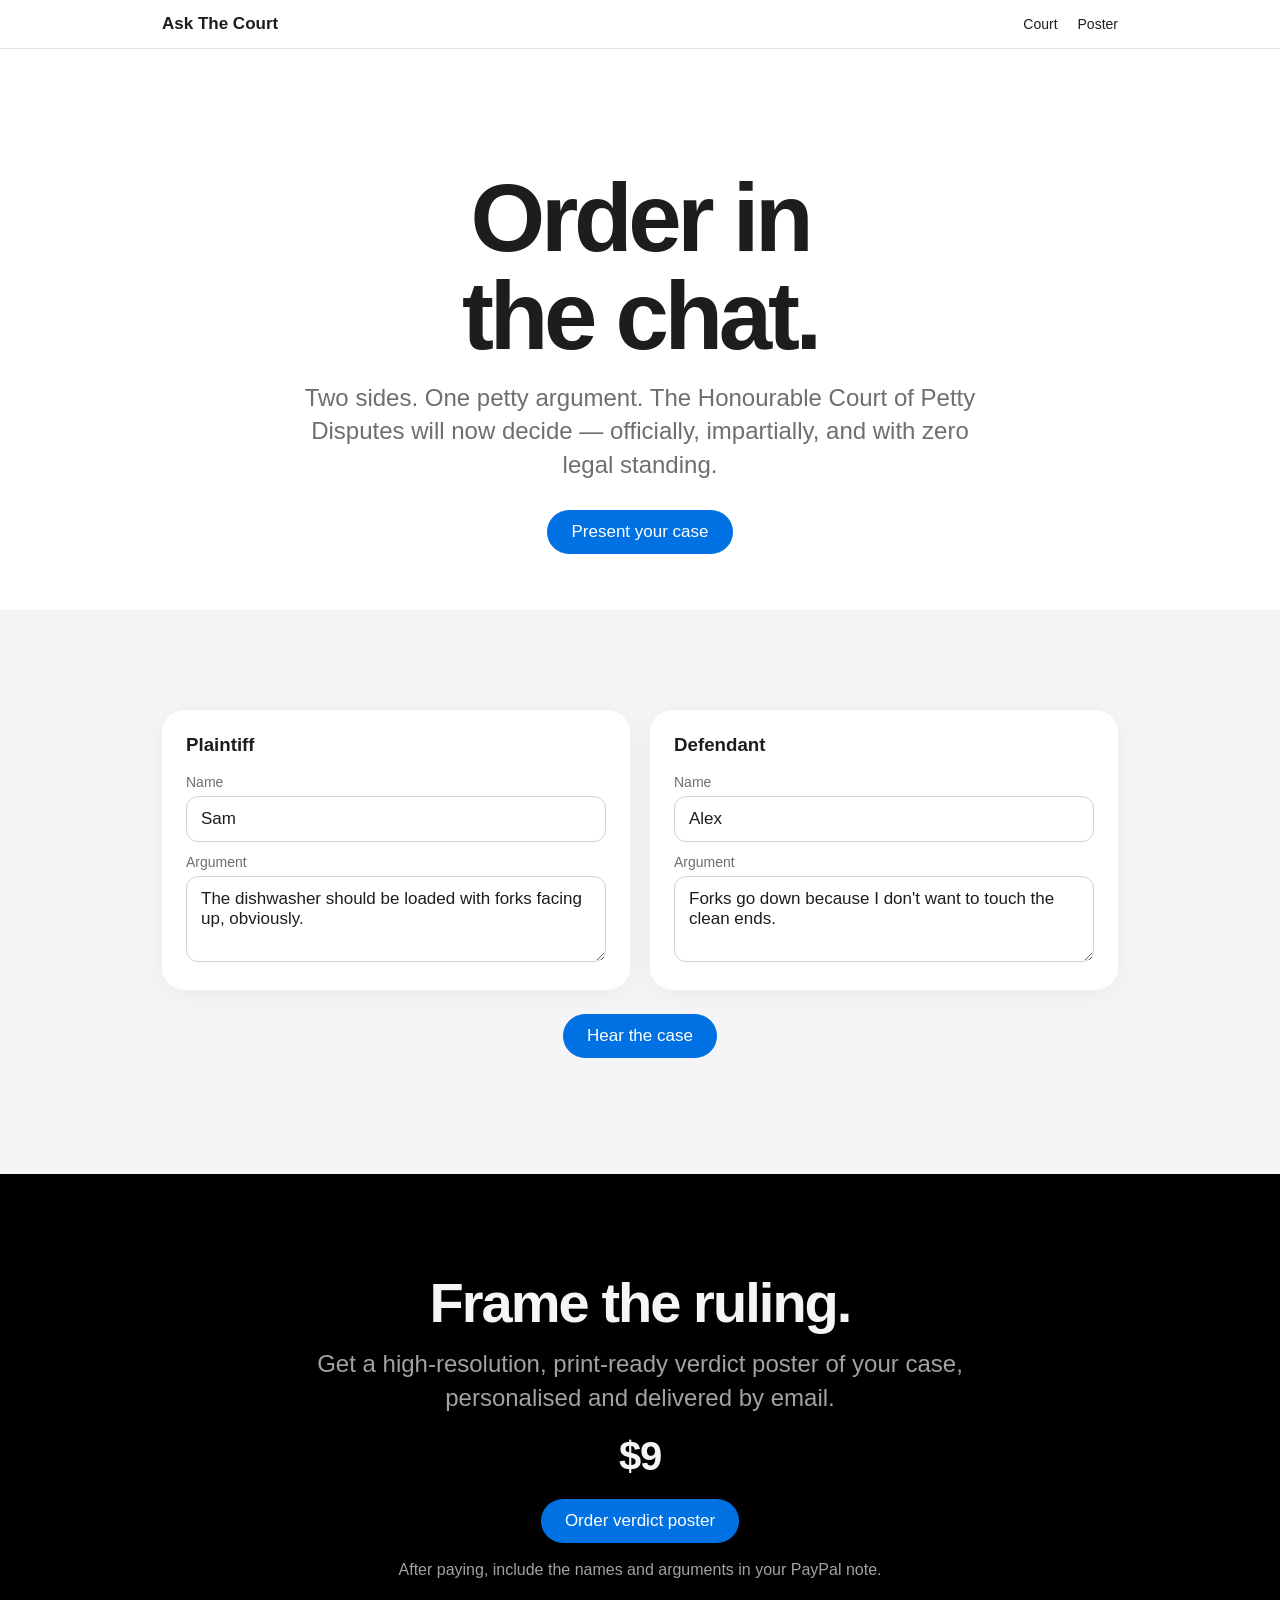
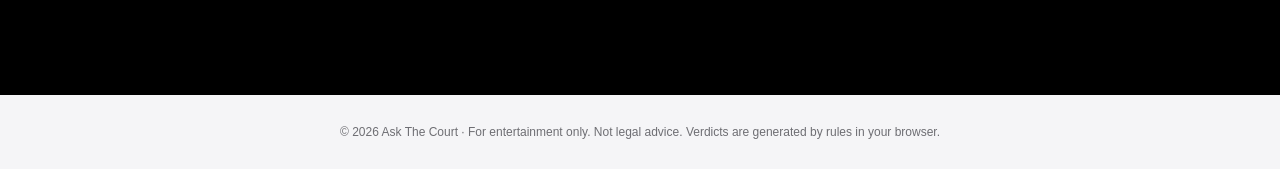
==== index.html @ 2df73237 "Initial site" ====
<!doctype html><html lang="en"><head><meta charset="utf-8"><meta name="viewport" content="width=device-width,initial-scale=1">
<title>Ask The Court — get a funny verdict on any petty argument</title><meta name="description" content="Settle petty arguments instantly. Enter both sides and the Honourable Court of Petty Disputes issues an official, hilarious verdict card you can share."><meta property="og:title" content="Ask The Court — get a funny verdict on any petty argument"><meta property="og:description" content="Settle petty arguments instantly. Enter both sides and the Honourable Court of Petty Disputes issues an official, hilarious verdict card you can share."><meta property="og:type" content="website"><meta name="twitter:card" content="summary"><meta name="theme-color" content="#ffffff">
<link rel="icon" href="data:image/svg+xml,<svg xmlns='http://www.w3.org/2000/svg' viewBox='0 0 100 100'><text y='.9em' font-size='90'>⚖️</text></svg>"><link rel="stylesheet" href="base.css"></head><body>
<nav><div class="wrap"><b>Ask The Court</b><span class="links"><a href="#court">Court</a><a href="#poster">Poster</a></span></div></nav>
<header class="hero wrap"><h1>Order in<br>the chat.</h1><p class="sub">Two sides. One petty argument. The Honourable Court of Petty Disputes will now decide — officially, impartially, and with zero legal standing.</p><p style="margin-top:28px"><a class="btn" href="#court">Present your case</a></p></header>
<section class="band alt" id="court"><div class="wrap"><div class="grid">
<div class="card"><h3 style="margin-top:0">Plaintiff</h3><label for="n1">Name</label><input id="n1" maxlength="30" value="Sam"><label for="a1">Argument</label><textarea id="a1" rows="3" maxlength="240">The dishwasher should be loaded with forks facing up, obviously.</textarea></div>
<div class="card"><h3 style="margin-top:0">Defendant</h3><label for="n2">Name</label><input id="n2" maxlength="30" value="Alex"><label for="a2">Argument</label><textarea id="a2" rows="3" maxlength="240">Forks go down because I don't want to touch the clean ends.</textarea></div>
</div><p class="row" style="justify-content:center;margin-top:24px"><button class="btn" id="judge">Hear the case</button><button class="btn ghost" id="again" hidden>Retry the appeal</button></p>
<div id="out" hidden style="text-align:center;margin-top:20px"><canvas id="card" width="1080" height="1080" style="width:min(540px,100%)" aria-label="Verdict card"></canvas>
<p class="row" style="justify-content:center;margin-top:14px"><button class="btn" id="dl">Download PNG</button><button class="btn ghost" id="share">Share</button><span id="toast" class="m" role="status"></span></p></div>
</div></section>
<section class="band dark" id="poster"><div class="wrap" style="text-align:center"><h2>Frame the ruling.</h2><p class="sub">Get a high-resolution, print-ready verdict poster of your case, personalised and delivered by email.</p><div class="price" style="margin:20px 0">$9</div><a class="btn" href="pay/?item=poster">Order verdict poster</a><p class="m" style="margin-top:18px">After paying, include the names and arguments in your PayPal note.</p></div></section>
<footer>© 2026 Ask The Court · For entertainment only. Not legal advice. Verdicts are generated by rules in your browser.</footer>
<script src="app.js" defer></script></body></html>
---- base.css ----
:root{--bg:#fff;--alt:#f5f5f7;--t:#1d1d1f;--m:#6e6e73;--a:#0071e3}*{box-sizing:border-box}
html{scroll-behavior:smooth}body{margin:0;font-family:-apple-system,BlinkMacSystemFont,"SF Pro Display","Segoe UI",Roboto,Helvetica,Arial,sans-serif;color:var(--t);background:var(--bg);-webkit-font-smoothing:antialiased}
[hidden]{display:none!important}
nav{position:sticky;top:0;z-index:10;background:rgba(255,255,255,.72);backdrop-filter:saturate(180%) blur(20px);-webkit-backdrop-filter:saturate(180%) blur(20px);border-bottom:1px solid #0000001a}
nav .wrap{display:flex;justify-content:space-between;align-items:center;height:48px;font-size:14px}nav a{color:var(--t);text-decoration:none;margin-left:20px}nav b{font-size:17px}
.wrap{max-width:1000px;margin:0 auto;padding:0 22px}
.hero{text-align:center;padding:clamp(60px,10vw,120px) 0 40px}
h1{font-size:clamp(44px,8vw,96px);line-height:1.02;letter-spacing:-.045em;margin:0 0 16px;font-weight:700}
h2{font-size:clamp(30px,5vw,56px);letter-spacing:-.035em;line-height:1.05;margin:0 0 14px}
.sub{color:var(--m);font-size:clamp(18px,2.4vw,24px);max-width:680px;margin:0 auto;line-height:1.4}
section.band{padding:clamp(50px,8vw,100px) 0}.alt{background:var(--alt)}.dark{background:#000;color:#f5f5f7}.dark .sub,.dark .m{color:#a1a1a6}
.card{background:#fff;border-radius:22px;padding:24px;box-shadow:0 4px 24px #0000000d}
.btn{display:inline-block;border:0;cursor:pointer;background:var(--a);color:#fff;font:inherit;font-size:17px;padding:12px 24px;border-radius:980px;text-decoration:none}
.btn:hover{filter:brightness(1.08)}.btn.ghost{background:transparent;color:var(--a);box-shadow:inset 0 0 0 1px var(--a)}.btn:disabled{opacity:.4;cursor:default}
.row{display:flex;gap:12px;flex-wrap:wrap;align-items:center}.grid{display:grid;gap:20px;grid-template-columns:repeat(auto-fit,minmax(260px,1fr))}
input,textarea,select{width:100%;font:inherit;font-size:17px;padding:12px 14px;border:1px solid #d2d2d7;border-radius:12px;background:#fff;color:var(--t)}
label{display:block;font-size:14px;color:var(--m);margin:12px 0 6px}.m{color:var(--m)}.price{font-size:40px;font-weight:700;letter-spacing:-.03em}
canvas,img.out{max-width:100%;height:auto;border-radius:14px;background:#fff}
footer{padding:30px 0;color:var(--m);font-size:12px;text-align:center;background:var(--alt)}
@media(max-width:600px){nav .links a:not(:last-child){display:none}}
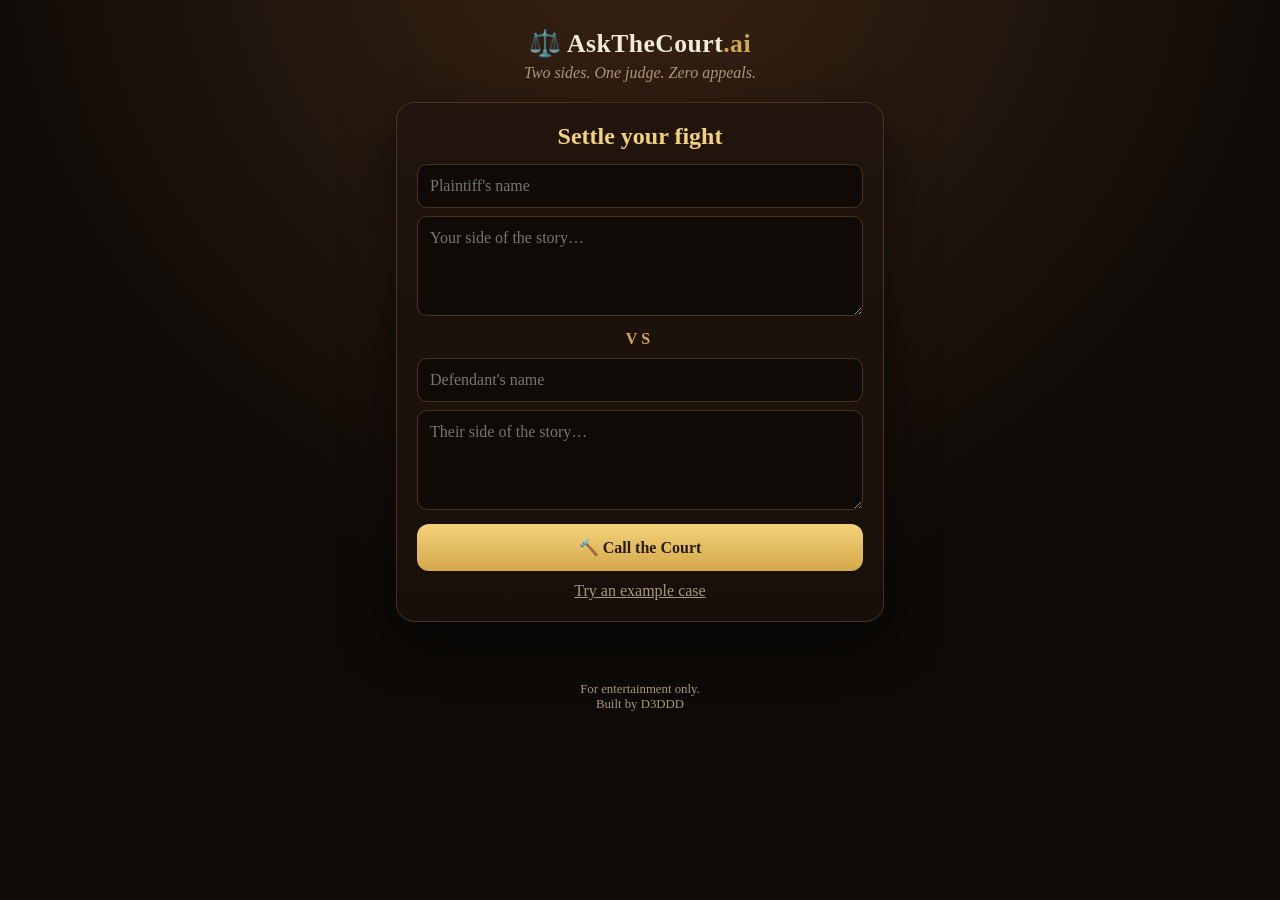
==== commit 68d97426: "AskTheCourt.ai" ====
--- a/index.html
+++ b/index.html
@@ -1,15 +1,42 @@
-<!doctype html><html lang="en"><head><meta charset="utf-8"><meta name="viewport" content="width=device-width,initial-scale=1">
-<title>Ask The Court — get a funny verdict on any petty argument</title><meta name="description" content="Settle petty arguments instantly. Enter both sides and the Honourable Court of Petty Disputes issues an official, hilarious verdict card you can share."><meta property="og:title" content="Ask The Court — get a funny verdict on any petty argument"><meta property="og:description" content="Settle petty arguments instantly. Enter both sides and the Honourable Court of Petty Disputes issues an official, hilarious verdict card you can share."><meta property="og:type" content="website"><meta name="twitter:card" content="summary"><meta name="theme-color" content="#ffffff">
-<link rel="icon" href="data:image/svg+xml,<svg xmlns='http://www.w3.org/2000/svg' viewBox='0 0 100 100'><text y='.9em' font-size='90'>⚖️</text></svg>"><link rel="stylesheet" href="base.css"></head><body>
-<nav><div class="wrap"><b>Ask The Court</b><span class="links"><a href="#court">Court</a><a href="#poster">Poster</a></span></div></nav>
-<header class="hero wrap"><h1>Order in<br>the chat.</h1><p class="sub">Two sides. One petty argument. The Honourable Court of Petty Disputes will now decide — officially, impartially, and with zero legal standing.</p><p style="margin-top:28px"><a class="btn" href="#court">Present your case</a></p></header>
-<section class="band alt" id="court"><div class="wrap"><div class="grid">
-<div class="card"><h3 style="margin-top:0">Plaintiff</h3><label for="n1">Name</label><input id="n1" maxlength="30" value="Sam"><label for="a1">Argument</label><textarea id="a1" rows="3" maxlength="240">The dishwasher should be loaded with forks facing up, obviously.</textarea></div>
-<div class="card"><h3 style="margin-top:0">Defendant</h3><label for="n2">Name</label><input id="n2" maxlength="30" value="Alex"><label for="a2">Argument</label><textarea id="a2" rows="3" maxlength="240">Forks go down because I don't want to touch the clean ends.</textarea></div>
-</div><p class="row" style="justify-content:center;margin-top:24px"><button class="btn" id="judge">Hear the case</button><button class="btn ghost" id="again" hidden>Retry the appeal</button></p>
-<div id="out" hidden style="text-align:center;margin-top:20px"><canvas id="card" width="1080" height="1080" style="width:min(540px,100%)" aria-label="Verdict card"></canvas>
-<p class="row" style="justify-content:center;margin-top:14px"><button class="btn" id="dl">Download PNG</button><button class="btn ghost" id="share">Share</button><span id="toast" class="m" role="status"></span></p></div>
-</div></section>
-<section class="band dark" id="poster"><div class="wrap" style="text-align:center"><h2>Frame the ruling.</h2><p class="sub">Get a high-resolution, print-ready verdict poster of your case, personalised and delivered by email.</p><div class="price" style="margin:20px 0">$9</div><a class="btn" href="pay/?item=poster">Order verdict poster</a><p class="m" style="margin-top:18px">After paying, include the names and arguments in your PayPal note.</p></div></section>
-<footer>© 2026 Ask The Court · For entertainment only. Not legal advice. Verdicts are generated by rules in your browser.</footer>
-<script src="app.js" defer></script></body></html>
+<!doctype html><html lang="en"><head><meta charset="utf-8"><meta name="viewport" content="width=device-width,initial-scale=1,viewport-fit=cover">
+<title>AskTheCourt.ai — Let the AI Judge Settle Your Fight</title>
+<meta name="description" content="Two sides. One AI judge. A funny but fair verdict for couples, friends and roommates.">
+<meta name="theme-color" content="#0d0a07">
+<meta property="og:type" content="website"><meta property="og:title" content="AskTheCourt.ai — Order in the court!">
+<meta property="og:description" content="Type both sides of your argument. The AI judge delivers a verdict, a sentence, and a fairness score.">
+<meta property="og:url" content="https://mxhoaib.github.io/askthecourt/"><meta property="og:image" content="https://mxhoaib.github.io/askthecourt/og.svg">
+<meta name="twitter:card" content="summary_large_image"><meta name="twitter:title" content="AskTheCourt.ai ⚖️"><meta name="twitter:description" content="Let the AI judge settle your fight.">
+<link rel="icon" href="data:image/svg+xml,<svg xmlns='http://www.w3.org/2000/svg' viewBox='0 0 100 100'><text y='.9em' font-size='90'>⚖️</text></svg>">
+<link rel="stylesheet" href="style.css"></head><body>
+<header><div class="logo">⚖️ AskTheCourt<span>.ai</span></div><p class="tag">Two sides. One judge. Zero appeals.</p></header>
+<main>
+<section id="form" class="card">
+ <h1>Settle your fight</h1>
+ <div class="side"><input id="nA" placeholder="Plaintiff's name" maxlength="30"><textarea id="tA" placeholder="Your side of the story…" maxlength="600"></textarea></div>
+ <div class="vs">VS</div>
+ <div class="side"><input id="nB" placeholder="Defendant's name" maxlength="30"><textarea id="tB" placeholder="Their side of the story…" maxlength="600"></textarea></div>
+ <button id="go" class="btn gold">🔨 Call the Court</button>
+ <button id="ex" class="link">Try an example case</button>
+</section>
+<section id="deliberate" class="hidden center"><div class="gavel">🔨</div><div class="block"></div><p id="dmsg">The judge is deliberating…</p></section>
+<section id="result" class="hidden">
+ <div id="share-card" class="verdict">
+  <div class="vh">⚖️ OFFICIAL VERDICT <small>AskTheCourt.ai</small></div>
+  <div class="case" id="vCase"></div>
+  <div class="winner">Winner: <b id="vWin"></b></div>
+  <p id="vReason"></p>
+  <div class="sent"><span>SENTENCE</span><p id="vSent"></p></div>
+  <div class="score"><span>Fairness score</span><div class="bar"><i id="vBar"></i></div><b id="vScore"></b></div>
+  <div class="stamp">CASE CLOSED</div>
+ </div>
+ <div class="actions">
+  <button id="shr" class="btn gold">📤 Share verdict</button>
+  <div class="row"><a id="wa" class="btn" target="_blank" rel="noopener">WhatsApp</a><a id="xx" class="btn" target="_blank" rel="noopener">X</a><button id="cp" class="btn">Copy link</button></div>
+  <button id="pro" class="btn ghost">📜 Detailed ruling — coming soon</button>
+  <button id="again" class="btn gold">⚖️ Settle your own fight</button>
+ </div>
+</section>
+</main>
+<footer>For entertainment only. <br>Built by D3DDD</footer>
+<div id="toast"></div>
+<script src="app.js"></script></body></html>
--- a/style.css
+++ b/style.css
@@ -0,0 +1,27 @@
+:root{--bg:#0d0a07;--wood:#2a1a10;--gold:#d4a84b;--gold2:#f3d27a;--ink:#f4ead8;--mut:#a8977c}
+*{box-sizing:border-box}body{margin:0;background:radial-gradient(circle at 50% -10%,#3a2414,var(--bg) 60%);color:var(--ink);font-family:Georgia,"Times New Roman",serif;min-height:100vh}
+header{text-align:center;padding:28px 16px 8px}.logo{font-size:1.6rem;font-weight:700;letter-spacing:.5px}.logo span{color:var(--gold)}.tag{color:var(--mut);margin:.3rem 0 0;font-style:italic}
+main{max-width:520px;margin:0 auto;padding:12px 16px 40px}
+.card{background:linear-gradient(#21150d,#170f09);border:1px solid #4a3220;border-radius:18px;padding:20px;box-shadow:0 20px 50px #0008}
+h1{margin:0 0 14px;text-align:center;color:var(--gold2);font-size:1.5rem}
+input,textarea{width:100%;background:#0f0a06;color:var(--ink);border:1px solid #4a3220;border-radius:10px;padding:12px;font:inherit;font-size:16px}
+textarea{min-height:100px;margin-top:8px;resize:vertical}input:focus,textarea:focus{outline:2px solid var(--gold)}
+.vs{text-align:center;color:var(--gold);font-weight:700;margin:10px 0;letter-spacing:4px}
+.btn{display:block;width:100%;text-align:center;padding:14px;border-radius:12px;border:1px solid #5a3e26;background:#24170e;color:var(--ink);font:inherit;font-size:1rem;cursor:pointer;text-decoration:none;margin-top:10px}
+.btn.gold{background:linear-gradient(var(--gold2),var(--gold));color:#2a1a08;font-weight:700;border:0}.btn.ghost{background:none;color:var(--mut);border-style:dashed}
+.link{background:none;border:0;color:var(--mut);text-decoration:underline;width:100%;margin-top:10px;font:inherit;cursor:pointer}
+.row{display:flex;gap:8px}.row .btn{flex:1}
+.hidden{display:none}.center{text-align:center;padding:60px 0}
+.gavel{font-size:80px;display:inline-block;transform-origin:80% 80%;animation:bang .7s ease-in infinite}
+.block{width:120px;height:18px;margin:-6px auto 0;background:var(--wood);border:2px solid var(--gold);border-radius:6px}
+@keyframes bang{0%,100%{transform:rotate(-35deg)}55%{transform:rotate(10deg)}65%{transform:rotate(0)}}
+#dmsg{color:var(--gold2);font-style:italic;margin-top:24px}
+.verdict{position:relative;overflow:hidden;background:linear-gradient(160deg,#2b1b0f,#120c07);border:2px solid var(--gold);border-radius:18px;padding:22px;box-shadow:0 0 0 6px #2a1a10,0 25px 60px #000a;animation:pop .5s}
+@keyframes pop{from{transform:scale(.9);opacity:0}}
+.vh{color:var(--gold);letter-spacing:2px;font-weight:700;display:flex;justify-content:space-between;font-size:.85rem}.vh small{color:var(--mut);letter-spacing:0}
+.case{color:var(--mut);margin:10px 0;font-style:italic}.winner{font-size:1.5rem;color:var(--gold2)}
+.sent{background:#0e0905;border-left:3px solid var(--gold);padding:10px 12px;border-radius:8px;margin:14px 0}.sent span,.score span{font-size:.75rem;letter-spacing:2px;color:var(--gold)}.sent p{margin:4px 0 0}
+.score{display:grid;grid-template-columns:1fr;gap:6px}.bar{height:10px;background:#0e0905;border-radius:6px;overflow:hidden}.bar i{display:block;height:100%;width:0;background:linear-gradient(90deg,var(--gold),var(--gold2));transition:width 1.2s}
+.stamp{position:absolute;right:-8px;bottom:18px;transform:rotate(-14deg);border:3px solid #b3382e;color:#c9483c;padding:4px 10px;font-weight:700;letter-spacing:2px;opacity:.75;font-family:Impact,sans-serif}
+footer{text-align:center;color:var(--mut);font-size:.8rem;padding:20px}
+#toast{position:fixed;left:50%;bottom:24px;transform:translateX(-50%);background:var(--gold);color:#2a1a08;padding:10px 18px;border-radius:20px;opacity:0;transition:.3s;pointer-events:none}#toast.on{opacity:1}
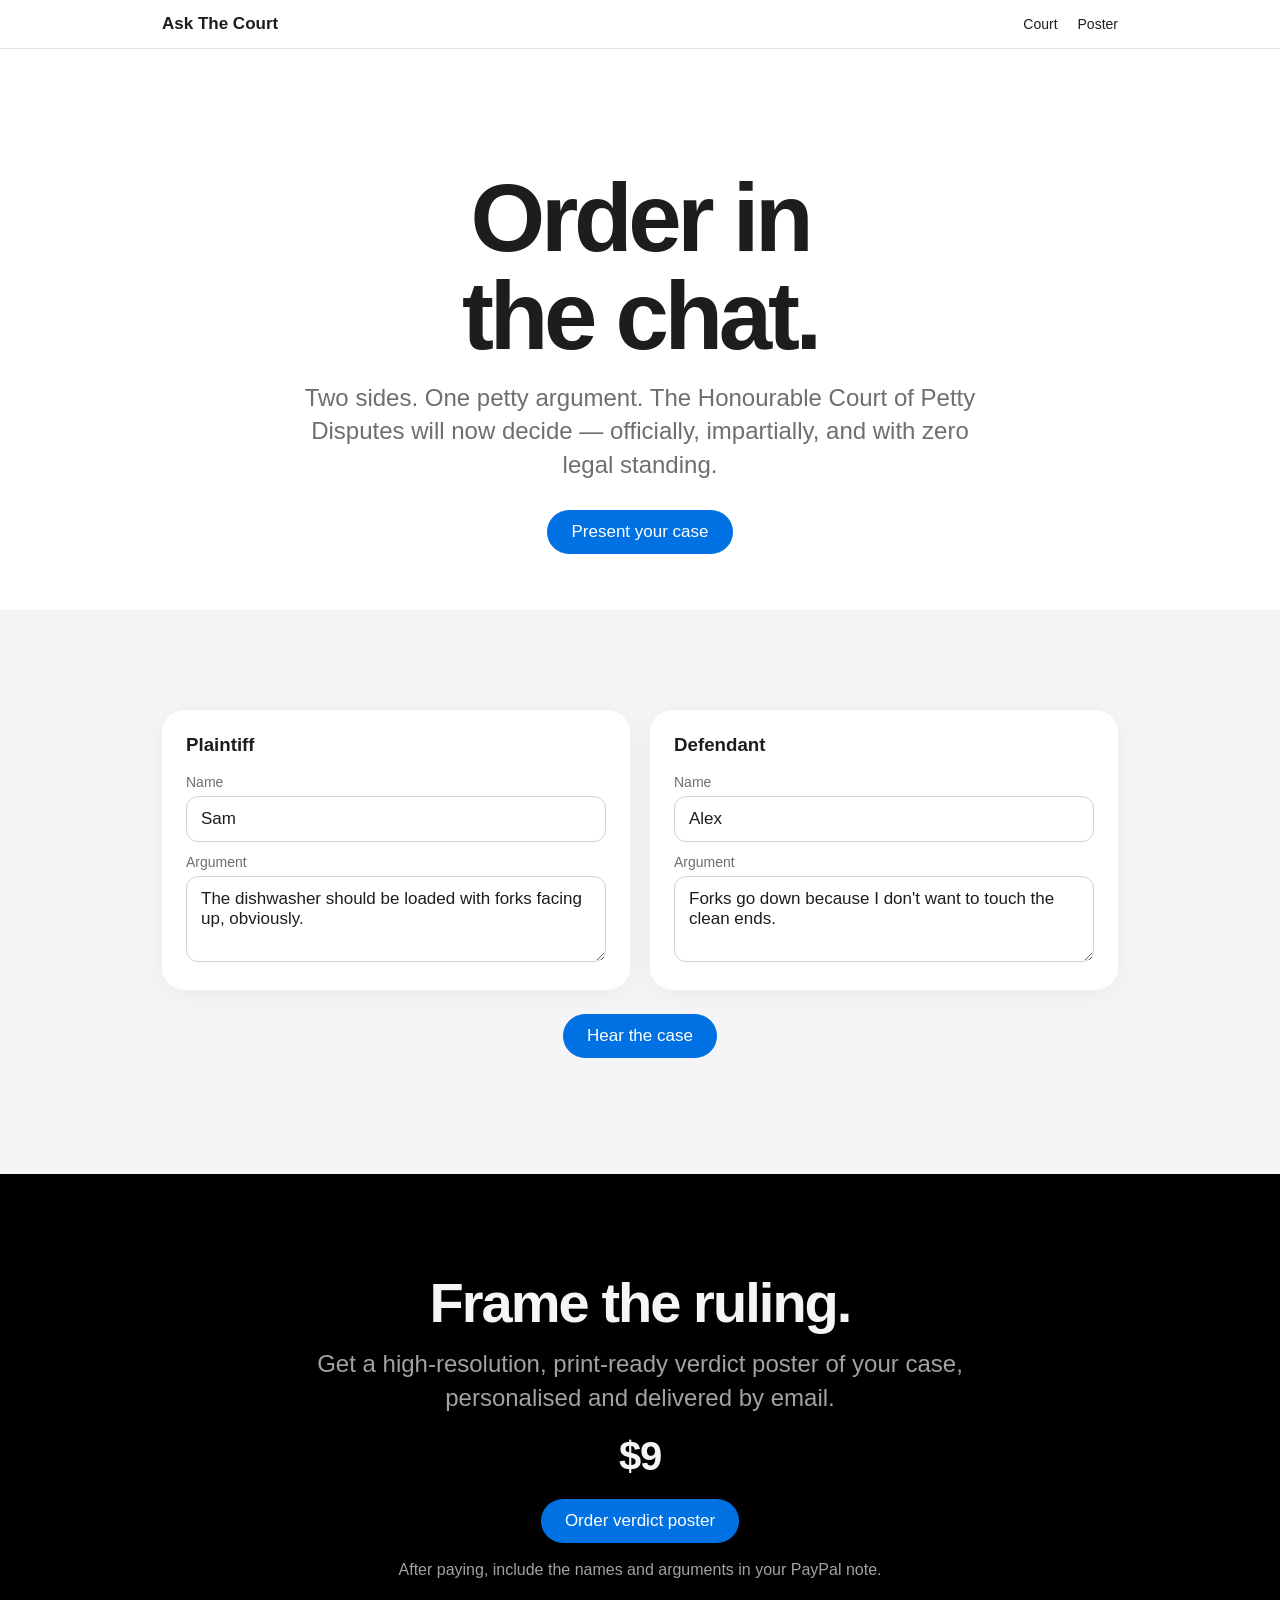
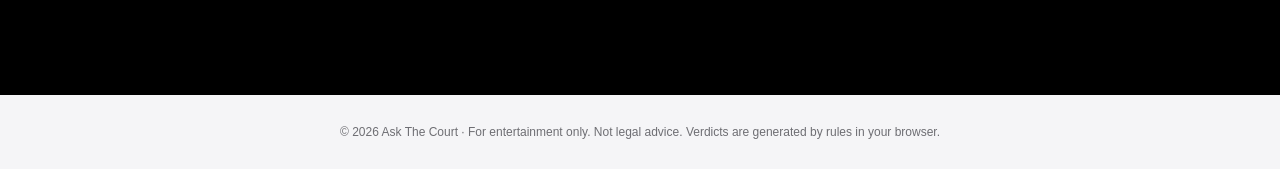
==== commit acb45efe: "Add GoatCounter placeholder (off) and pay/download event tracking" ====
--- a/index.html
+++ b/index.html
@@ -1,42 +1,20 @@
-<!doctype html><html lang="en"><head><meta charset="utf-8"><meta name="viewport" content="width=device-width,initial-scale=1,viewport-fit=cover">
-<title>AskTheCourt.ai — Let the AI Judge Settle Your Fight</title>
-<meta name="description" content="Two sides. One AI judge. A funny but fair verdict for couples, friends and roommates.">
-<meta name="theme-color" content="#0d0a07">
-<meta property="og:type" content="website"><meta property="og:title" content="AskTheCourt.ai — Order in the court!">
-<meta property="og:description" content="Type both sides of your argument. The AI judge delivers a verdict, a sentence, and a fairness score.">
-<meta property="og:url" content="https://mxhoaib.github.io/askthecourt/"><meta property="og:image" content="https://mxhoaib.github.io/askthecourt/og.svg">
-<meta name="twitter:card" content="summary_large_image"><meta name="twitter:title" content="AskTheCourt.ai ⚖️"><meta name="twitter:description" content="Let the AI judge settle your fight.">
-<link rel="icon" href="data:image/svg+xml,<svg xmlns='http://www.w3.org/2000/svg' viewBox='0 0 100 100'><text y='.9em' font-size='90'>⚖️</text></svg>">
-<link rel="stylesheet" href="style.css"></head><body>
-<header><div class="logo">⚖️ AskTheCourt<span>.ai</span></div><p class="tag">Two sides. One judge. Zero appeals.</p></header>
-<main>
-<section id="form" class="card">
- <h1>Settle your fight</h1>
- <div class="side"><input id="nA" placeholder="Plaintiff's name" maxlength="30"><textarea id="tA" placeholder="Your side of the story…" maxlength="600"></textarea></div>
- <div class="vs">VS</div>
- <div class="side"><input id="nB" placeholder="Defendant's name" maxlength="30"><textarea id="tB" placeholder="Their side of the story…" maxlength="600"></textarea></div>
- <button id="go" class="btn gold">🔨 Call the Court</button>
- <button id="ex" class="link">Try an example case</button>
-</section>
-<section id="deliberate" class="hidden center"><div class="gavel">🔨</div><div class="block"></div><p id="dmsg">The judge is deliberating…</p></section>
-<section id="result" class="hidden">
- <div id="share-card" class="verdict">
-  <div class="vh">⚖️ OFFICIAL VERDICT <small>AskTheCourt.ai</small></div>
-  <div class="case" id="vCase"></div>
-  <div class="winner">Winner: <b id="vWin"></b></div>
-  <p id="vReason"></p>
-  <div class="sent"><span>SENTENCE</span><p id="vSent"></p></div>
-  <div class="score"><span>Fairness score</span><div class="bar"><i id="vBar"></i></div><b id="vScore"></b></div>
-  <div class="stamp">CASE CLOSED</div>
- </div>
- <div class="actions">
-  <button id="shr" class="btn gold">📤 Share verdict</button>
-  <div class="row"><a id="wa" class="btn" target="_blank" rel="noopener">WhatsApp</a><a id="xx" class="btn" target="_blank" rel="noopener">X</a><button id="cp" class="btn">Copy link</button></div>
-  <button id="pro" class="btn ghost">📜 Detailed ruling — coming soon</button>
-  <button id="again" class="btn gold">⚖️ Settle your own fight</button>
- </div>
-</section>
-</main>
-<footer>For entertainment only. <br>Built by D3DDD</footer>
-<div id="toast"></div>
-<script src="app.js"></script></body></html>
+<!doctype html><html lang="en"><head><meta charset="utf-8"><meta name="viewport" content="width=device-width,initial-scale=1">
+<title>Ask The Court — get a funny verdict on any petty argument</title><meta name="description" content="Settle petty arguments instantly. Enter both sides and the Honourable Court of Petty Disputes issues an official, hilarious verdict card you can share."><meta property="og:title" content="Ask The Court — get a funny verdict on any petty argument"><meta property="og:description" content="Settle petty arguments instantly. Enter both sides and the Honourable Court of Petty Disputes issues an official, hilarious verdict card you can share."><meta property="og:type" content="website"><meta name="twitter:card" content="summary"><meta name="theme-color" content="#ffffff">
+<link rel="icon" href="data:image/svg+xml,<svg xmlns='http://www.w3.org/2000/svg' viewBox='0 0 100 100'><text y='.9em' font-size='90'>⚖️</text></svg>"><link rel="stylesheet" href="base.css"></head><body>
+<nav><div class="wrap"><b>Ask The Court</b><span class="links"><a href="#court">Court</a><a href="#poster">Poster</a></span></div></nav>
+<header class="hero wrap"><h1>Order in<br>the chat.</h1><p class="sub">Two sides. One petty argument. The Honourable Court of Petty Disputes will now decide — officially, impartially, and with zero legal standing.</p><p style="margin-top:28px"><a class="btn" href="#court">Present your case</a></p></header>
+<section class="band alt" id="court"><div class="wrap"><div class="grid">
+<div class="card"><h3 style="margin-top:0">Plaintiff</h3><label for="n1">Name</label><input id="n1" maxlength="30" value="Sam"><label for="a1">Argument</label><textarea id="a1" rows="3" maxlength="240">The dishwasher should be loaded with forks facing up, obviously.</textarea></div>
+<div class="card"><h3 style="margin-top:0">Defendant</h3><label for="n2">Name</label><input id="n2" maxlength="30" value="Alex"><label for="a2">Argument</label><textarea id="a2" rows="3" maxlength="240">Forks go down because I don't want to touch the clean ends.</textarea></div>
+</div><p class="row" style="justify-content:center;margin-top:24px"><button class="btn" id="judge">Hear the case</button><button class="btn ghost" id="again" hidden>Retry the appeal</button></p>
+<div id="out" hidden style="text-align:center;margin-top:20px"><canvas id="card" width="1080" height="1080" style="width:min(540px,100%)" aria-label="Verdict card"></canvas>
+<p class="row" style="justify-content:center;margin-top:14px"><button class="btn" id="dl">Download PNG</button><button class="btn ghost" id="share">Share</button><span id="toast" class="m" role="status"></span></p></div>
+</div></section>
+<section class="band dark" id="poster"><div class="wrap" style="text-align:center"><h2>Frame the ruling.</h2><p class="sub">Get a high-resolution, print-ready verdict poster of your case, personalised and delivered by email.</p><div class="price" style="margin:20px 0">$9</div><a class="btn" href="pay/?item=poster">Order verdict poster</a><p class="m" style="margin-top:18px">After paying, include the names and arguments in your PayPal note.</p></div></section>
+<footer>© 2026 Ask The Court · For entertainment only. Not legal advice. Verdicts are generated by rules in your browser.</footer>
+<script src="app.js" defer></script><!-- GoatCounter: privacy-friendly analytics with no cookies. OFF until configured: put your code in place of YOURCODE and uncomment. See ANALYTICS_SETUP.md.
+<script data-goatcounter="https://YOURCODE.goatcounter.com/count" async src="//gc.zgo.at/count.js"></script>
+-->
+<script>/* Records pay/download clicks as GoatCounter events; does nothing unless GoatCounter is loaded. */
+document.addEventListener('click',function(e){var el=e.target.closest&&e.target.closest('a,button');if(!el||!window.goatcounter||!window.goatcounter.count)return;var h=el.getAttribute('href')||'',id=el.id||'',t=(el.textContent||'').trim().slice(0,40),m=h.match(/pay\/\?item=([\w-]+)/),ev=null;if(m)ev='pay-'+m[1];else if(el.hasAttribute('download')||/^(dl|svg|png|dxf|download)/i.test(id)||/download/i.test(t))ev='download-'+(id||t.toLowerCase().replace(/\W+/g,'-'));if(ev)window.goatcounter.count({path:(location.pathname.split('/')[1]||'root')+'/'+ev,title:t,event:true})},true);</script>
+</body></html>
--- a/base.css
+++ b/base.css
@@ -0,0 +1,20 @@
+:root{--bg:#fff;--alt:#f5f5f7;--t:#1d1d1f;--m:#6e6e73;--a:#0071e3}*{box-sizing:border-box}
+html{scroll-behavior:smooth}body{margin:0;font-family:-apple-system,BlinkMacSystemFont,"SF Pro Display","Segoe UI",Roboto,Helvetica,Arial,sans-serif;color:var(--t);background:var(--bg);-webkit-font-smoothing:antialiased}
+[hidden]{display:none!important}
+nav{position:sticky;top:0;z-index:10;background:rgba(255,255,255,.72);backdrop-filter:saturate(180%) blur(20px);-webkit-backdrop-filter:saturate(180%) blur(20px);border-bottom:1px solid #0000001a}
+nav .wrap{display:flex;justify-content:space-between;align-items:center;height:48px;font-size:14px}nav a{color:var(--t);text-decoration:none;margin-left:20px}nav b{font-size:17px}
+.wrap{max-width:1000px;margin:0 auto;padding:0 22px}
+.hero{text-align:center;padding:clamp(60px,10vw,120px) 0 40px}
+h1{font-size:clamp(44px,8vw,96px);line-height:1.02;letter-spacing:-.045em;margin:0 0 16px;font-weight:700}
+h2{font-size:clamp(30px,5vw,56px);letter-spacing:-.035em;line-height:1.05;margin:0 0 14px}
+.sub{color:var(--m);font-size:clamp(18px,2.4vw,24px);max-width:680px;margin:0 auto;line-height:1.4}
+section.band{padding:clamp(50px,8vw,100px) 0}.alt{background:var(--alt)}.dark{background:#000;color:#f5f5f7}.dark .sub,.dark .m{color:#a1a1a6}
+.card{background:#fff;border-radius:22px;padding:24px;box-shadow:0 4px 24px #0000000d}
+.btn{display:inline-block;border:0;cursor:pointer;background:var(--a);color:#fff;font:inherit;font-size:17px;padding:12px 24px;border-radius:980px;text-decoration:none}
+.btn:hover{filter:brightness(1.08)}.btn.ghost{background:transparent;color:var(--a);box-shadow:inset 0 0 0 1px var(--a)}.btn:disabled{opacity:.4;cursor:default}
+.row{display:flex;gap:12px;flex-wrap:wrap;align-items:center}.grid{display:grid;gap:20px;grid-template-columns:repeat(auto-fit,minmax(260px,1fr))}
+input,textarea,select{width:100%;font:inherit;font-size:17px;padding:12px 14px;border:1px solid #d2d2d7;border-radius:12px;background:#fff;color:var(--t)}
+label{display:block;font-size:14px;color:var(--m);margin:12px 0 6px}.m{color:var(--m)}.price{font-size:40px;font-weight:700;letter-spacing:-.03em}
+canvas,img.out{max-width:100%;height:auto;border-radius:14px;background:#fff}
+footer{padding:30px 0;color:var(--m);font-size:12px;text-align:center;background:var(--alt)}
+@media(max-width:600px){nav .links a:not(:last-child){display:none}}
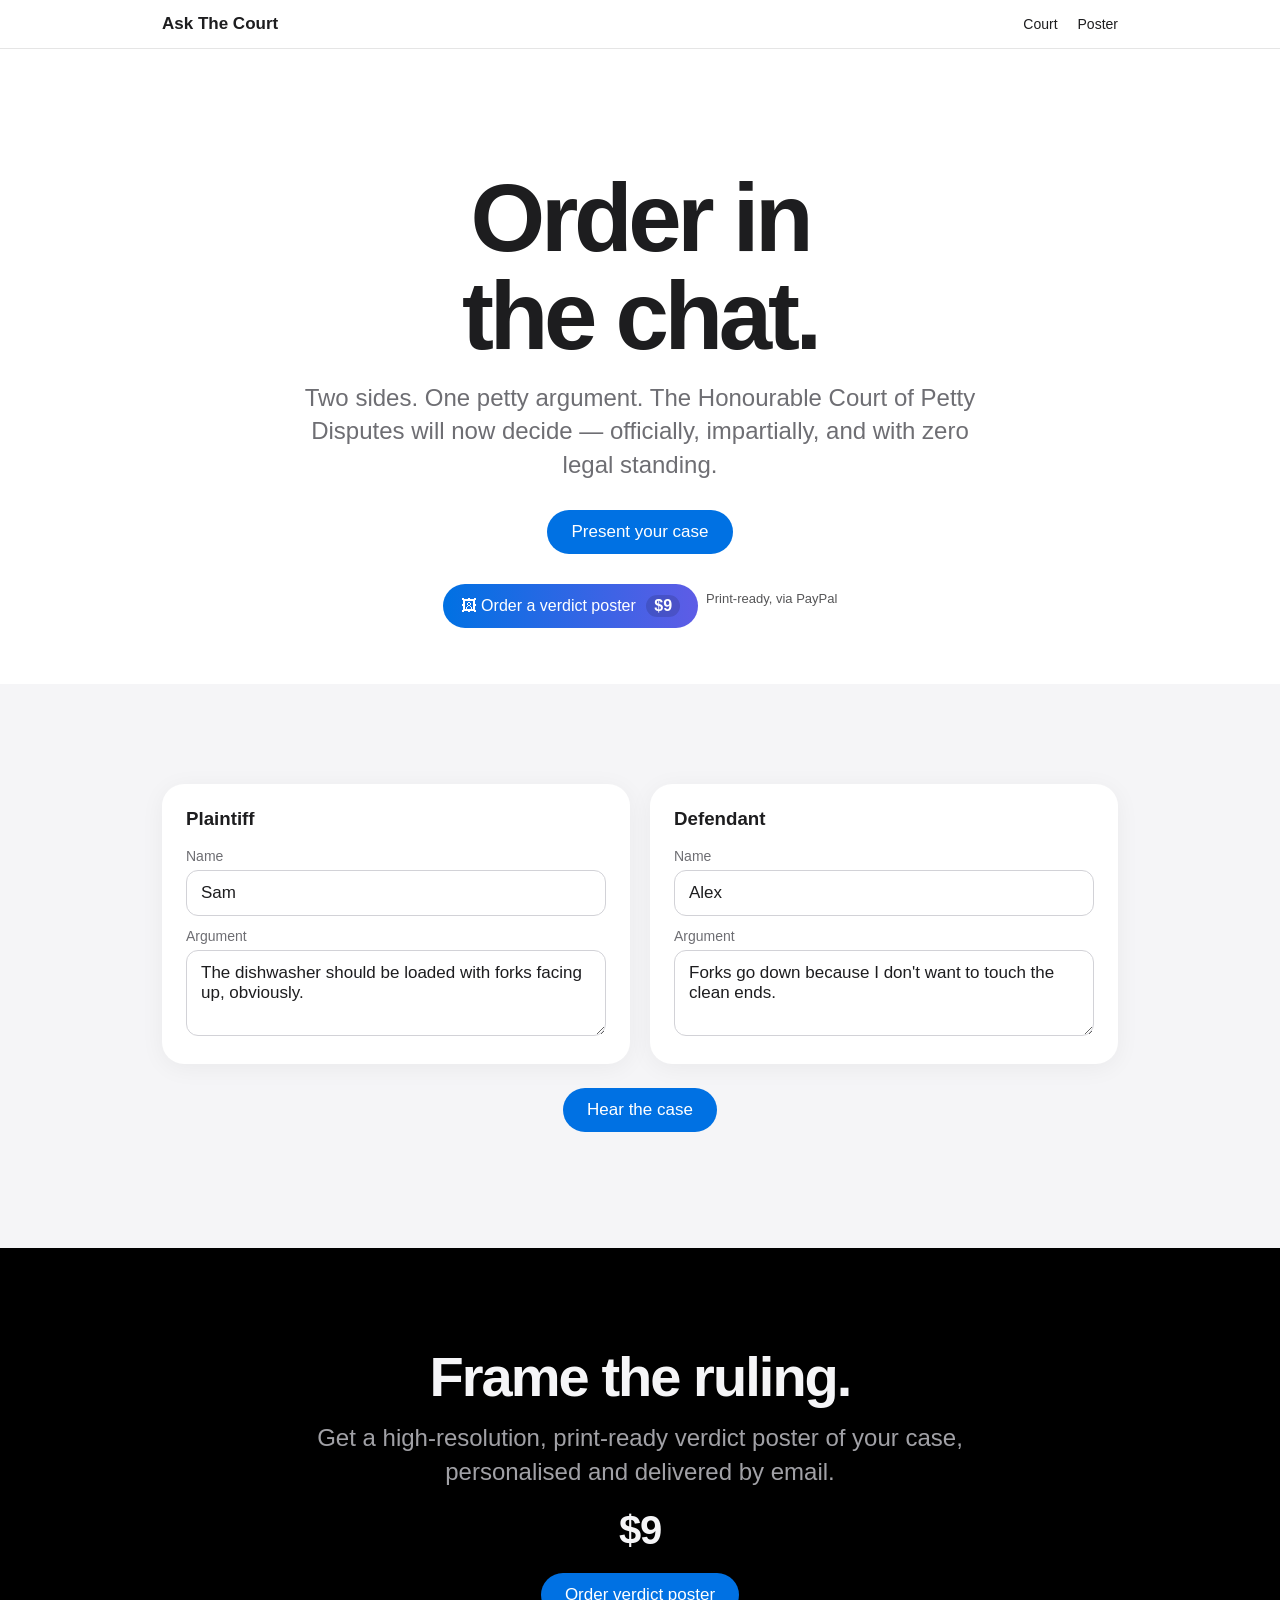
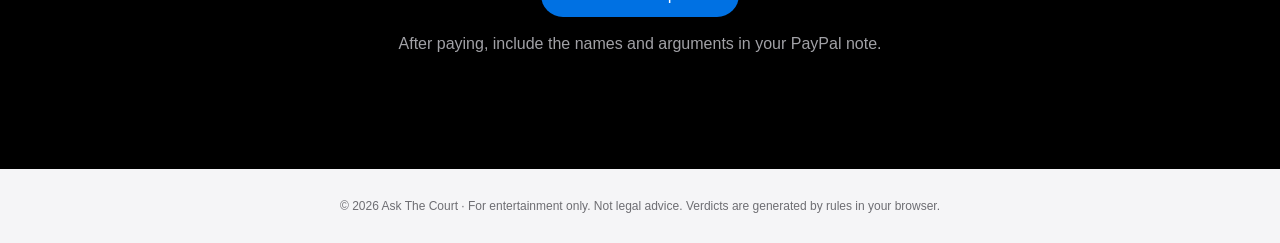
==== commit d50adffb: "Add viral growth hooks: share cards, challenge links, local best scores, visible pay CTAs, OG image" ====
--- a/index.html
+++ b/index.html
@@ -1,6 +1,13 @@
 <!doctype html><html lang="en"><head><meta charset="utf-8"><meta name="viewport" content="width=device-width,initial-scale=1">
-<title>Ask The Court — get a funny verdict on any petty argument</title><meta name="description" content="Settle petty arguments instantly. Enter both sides and the Honourable Court of Petty Disputes issues an official, hilarious verdict card you can share."><meta property="og:title" content="Ask The Court — get a funny verdict on any petty argument"><meta property="og:description" content="Settle petty arguments instantly. Enter both sides and the Honourable Court of Petty Disputes issues an official, hilarious verdict card you can share."><meta property="og:type" content="website"><meta name="twitter:card" content="summary"><meta name="theme-color" content="#ffffff">
-<link rel="icon" href="data:image/svg+xml,<svg xmlns='http://www.w3.org/2000/svg' viewBox='0 0 100 100'><text y='.9em' font-size='90'>⚖️</text></svg>"><link rel="stylesheet" href="base.css"></head><body>
+<title>Ask The Court — get a funny verdict on any petty argument</title><meta name="description" content="Settle petty arguments instantly. Enter both sides and the Honourable Court of Petty Disputes issues an official, hilarious verdict card you can share."><meta name="theme-color" content="#ffffff">
+<link rel="icon" href="data:image/svg+xml,<svg xmlns='http://www.w3.org/2000/svg' viewBox='0 0 100 100'><text y='.9em' font-size='90'>⚖️</text></svg>"><link rel="canonical" href="https://mxhoaib.github.io/askthecourt/">
+<meta property="og:type" content="website"><meta property="og:site_name" content="Ask The Court">
+<meta property="og:title" content="Ask The Court: get an official verdict on any petty argument ⚖️"><meta property="og:description" content="Enter both sides and the Honourable Court of Petty Disputes issues a funny verdict card you can share.">
+<meta property="og:url" content="https://mxhoaib.github.io/askthecourt/"><meta property="og:image" content="https://mxhoaib.github.io/askthecourt/og-image.png">
+<meta property="og:image:width" content="1200"><meta property="og:image:height" content="630"><meta property="og:image:alt" content="Ask The Court: verdicts for petty arguments">
+<meta name="twitter:card" content="summary_large_image"><meta name="twitter:title" content="Ask The Court: get an official verdict on any petty argument ⚖️">
+<meta name="twitter:description" content="Enter both sides and the Honourable Court of Petty Disputes issues a funny verdict card you can share."><meta name="twitter:image" content="https://mxhoaib.github.io/askthecourt/og-image.png">
+<link rel="stylesheet" href="base.css"></head><body>
 <nav><div class="wrap"><b>Ask The Court</b><span class="links"><a href="#court">Court</a><a href="#poster">Poster</a></span></div></nav>
 <header class="hero wrap"><h1>Order in<br>the chat.</h1><p class="sub">Two sides. One petty argument. The Honourable Court of Petty Disputes will now decide — officially, impartially, and with zero legal standing.</p><p style="margin-top:28px"><a class="btn" href="#court">Present your case</a></p></header>
 <section class="band alt" id="court"><div class="wrap"><div class="grid">
@@ -12,9 +19,7 @@
 </div></section>
 <section class="band dark" id="poster"><div class="wrap" style="text-align:center"><h2>Frame the ruling.</h2><p class="sub">Get a high-resolution, print-ready verdict poster of your case, personalised and delivered by email.</p><div class="price" style="margin:20px 0">$9</div><a class="btn" href="pay/?item=poster">Order verdict poster</a><p class="m" style="margin-top:18px">After paying, include the names and arguments in your PayPal note.</p></div></section>
 <footer>© 2026 Ask The Court · For entertainment only. Not legal advice. Verdicts are generated by rules in your browser.</footer>
-<script src="app.js" defer></script><!-- GoatCounter: privacy-friendly analytics with no cookies. OFF until configured: put your code in place of YOURCODE and uncomment. See ANALYTICS_SETUP.md.
-<script data-goatcounter="https://YOURCODE.goatcounter.com/count" async src="//gc.zgo.at/count.js"></script>
--->
+<script src="app.js" defer></script><script src="viral.js" defer></script><script src="growth.js" defer></script><script data-goatcounter="https://d3dddsites.goatcounter.com/count" async src="//gc.zgo.at/count.js"></script>
 <script>/* Records pay/download clicks as GoatCounter events; does nothing unless GoatCounter is loaded. */
 document.addEventListener('click',function(e){var el=e.target.closest&&e.target.closest('a,button');if(!el||!window.goatcounter||!window.goatcounter.count)return;var h=el.getAttribute('href')||'',id=el.id||'',t=(el.textContent||'').trim().slice(0,40),m=h.match(/pay\/\?item=([\w-]+)/),ev=null;if(m)ev='pay-'+m[1];else if(el.hasAttribute('download')||/^(dl|svg|png|dxf|download)/i.test(id)||/download/i.test(t))ev='download-'+(id||t.toLowerCase().replace(/\W+/g,'-'));if(ev)window.goatcounter.count({path:(location.pathname.split('/')[1]||'root')+'/'+ev,title:t,event:true})},true);</script>
 </body></html>
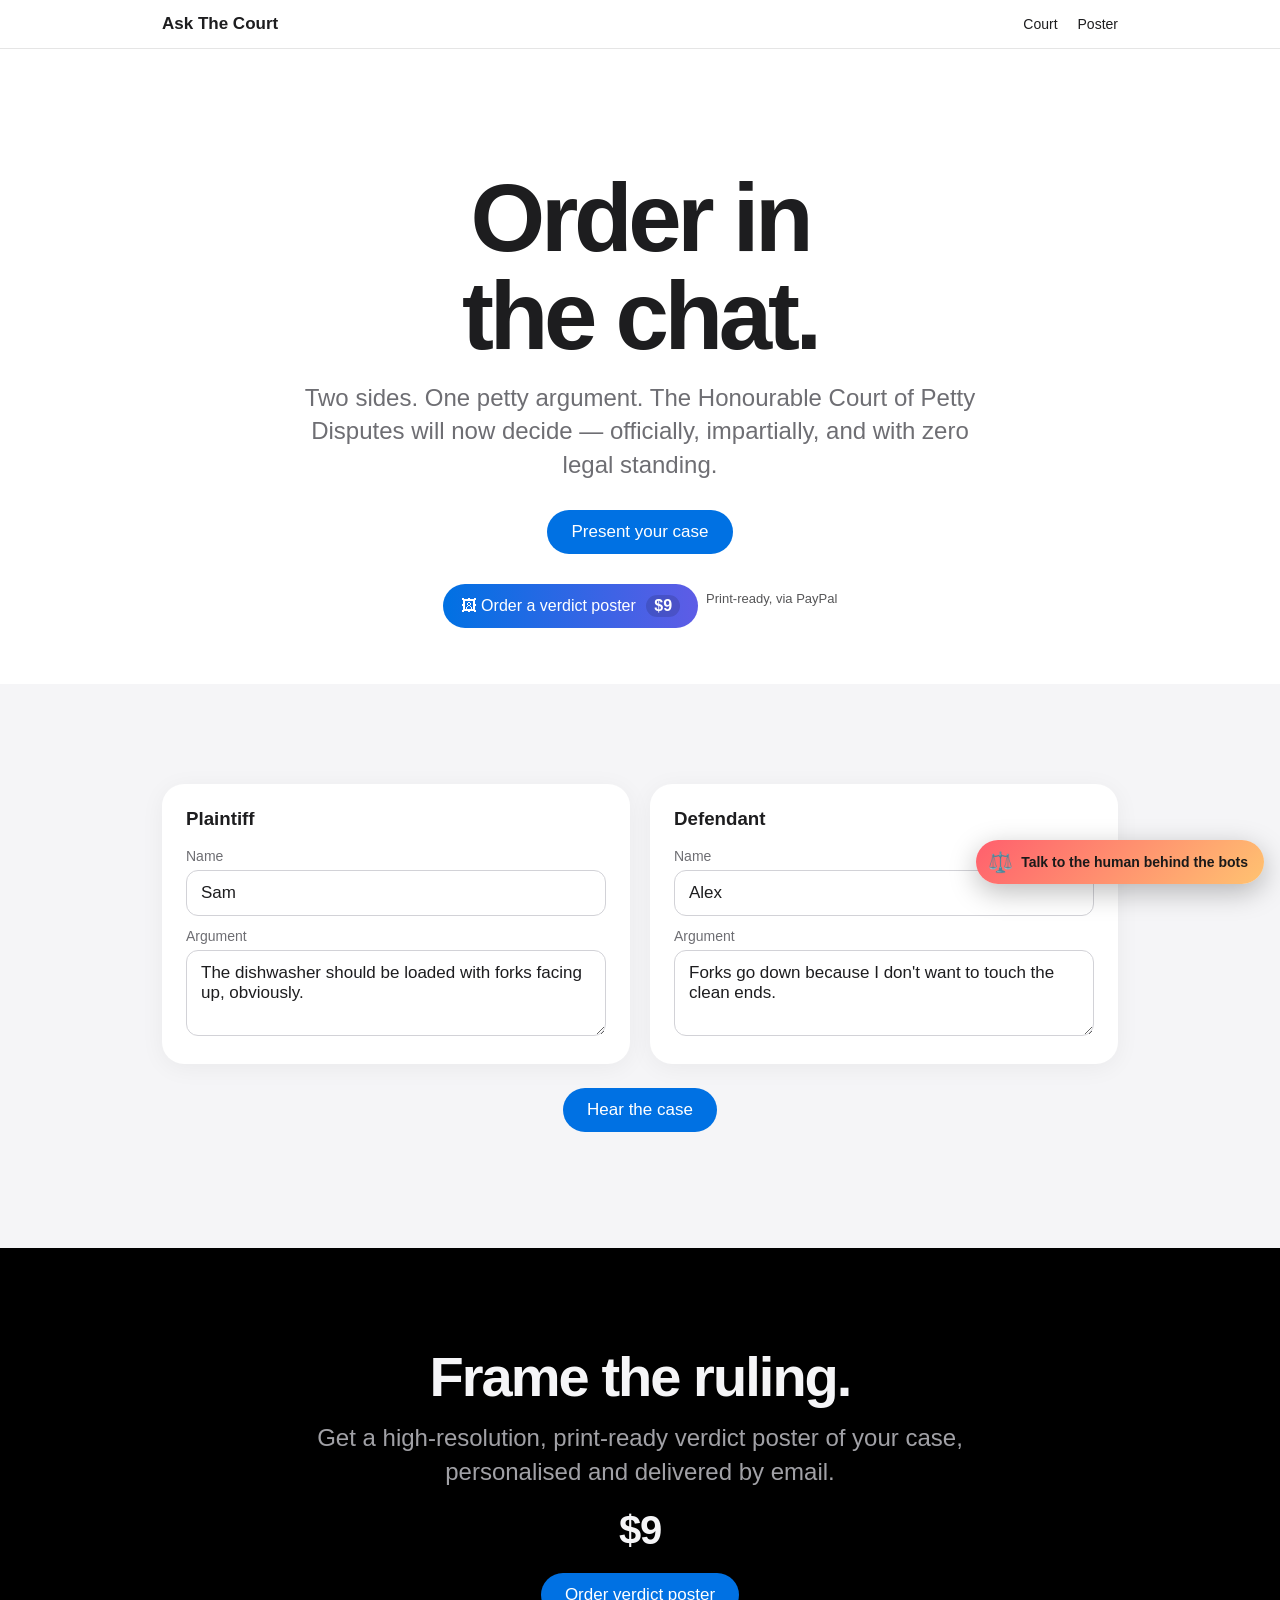
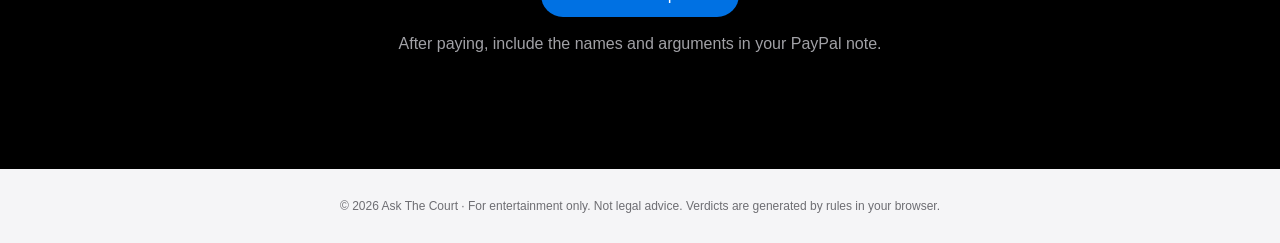
==== commit 936b7908: "Add playful email-only Contact me widget" ====
--- a/index.html
+++ b/index.html
@@ -22,4 +22,5 @@
 <script src="app.js" defer></script><script src="viral.js" defer></script><script src="growth.js" defer></script><script data-goatcounter="https://d3dddsites.goatcounter.com/count" async src="//gc.zgo.at/count.js"></script>
 <script>/* Records pay/download clicks as GoatCounter events; does nothing unless GoatCounter is loaded. */
 document.addEventListener('click',function(e){var el=e.target.closest&&e.target.closest('a,button');if(!el||!window.goatcounter||!window.goatcounter.count)return;var h=el.getAttribute('href')||'',id=el.id||'',t=(el.textContent||'').trim().slice(0,40),m=h.match(/pay\/\?item=([\w-]+)/),ev=null;if(m)ev='pay-'+m[1];else if(el.hasAttribute('download')||/^(dl|svg|png|dxf|download)/i.test(id)||/download/i.test(t))ev='download-'+(id||t.toLowerCase().replace(/\W+/g,'-'));if(ev)window.goatcounter.count({path:(location.pathname.split('/')[1]||'root')+'/'+ev,title:t,event:true})},true);</script>
+<script src="contact.js" data-subject="Objection! I need to speak to the human" data-emoji="⚖️" data-line="The court is in recess. Approach the bench (my inbox) at any time." defer></script>
 </body></html>
